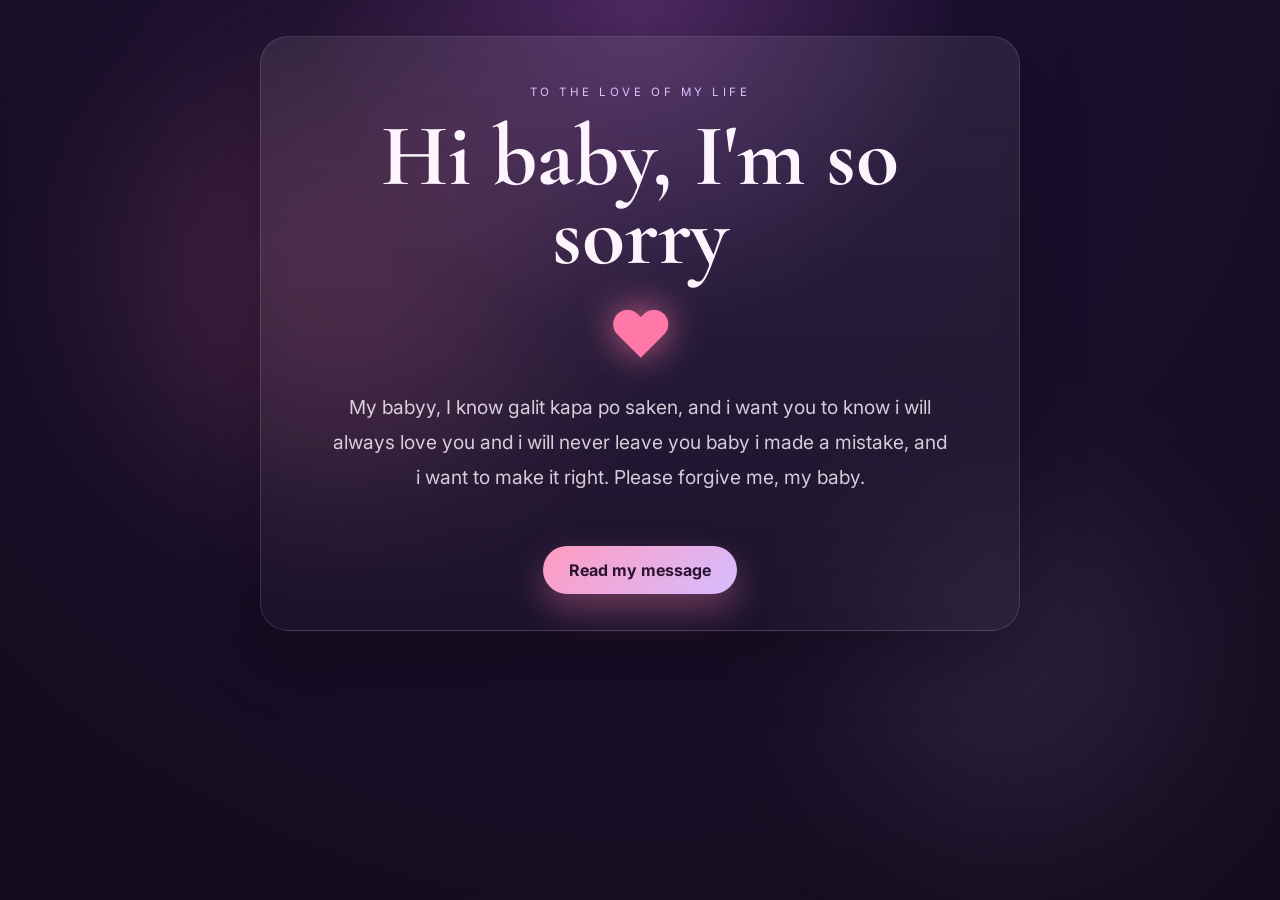
==== index.html @ 627a7861 "Publish apology website Co-authored-by: Copilot App <223556219+Copilot@users.noreply.github.com>" ====
<!DOCTYPE html>
<html lang="en">
  <head>
    <meta charset="UTF-8" />
    <meta name="viewport" content="width=device-width, initial-scale=1.0" />
    <title>For My Love</title>
    <link rel="preconnect" href="https://fonts.googleapis.com" />
    <link rel="preconnect" href="https://fonts.gstatic.com" crossorigin />
    <link href="https://fonts.googleapis.com/css2?family=Cormorant+Garamond:wght@400;500;600;700&family=Inter:wght@400;500;600;700&display=swap" rel="stylesheet" />
    <link rel="stylesheet" href="style.css" />
  </head>
  <body>
    <div class="background-glow glow-one"></div>
    <div class="background-glow glow-two"></div>

    <div class="floating-hearts" aria-hidden="true"></div>

    <main class="card">
      <div class="eyebrow">To the love of my life</div>
      <h1>Hi baby, I'm so sorry</h1>

      <div class="heart-wrap">
        <div class="heart">♥</div>
      </div>

      <p class="lead">
        My babyy, I know galit kapa po saken, and i want you to know i will always love you and i will never leave you baby
        i made a mistake, and i want to make it right. Please forgive me, my baby.
      </p>

      <a class="scroll-button" href="apology.html">Read my message</a>
    </main>

    <script src="script.js"></script>
  </body>
</html>
---- style.css ----
:root {
  --bg1: #1a0f2e;
  --bg2: #3d1c52;
  --rose: #ff7aa2;
  --pink: #f9d5e5;
  --lavender: #d8c3ff;
  --white: #fff7fb;
  --text: #fdf4fd;
  --muted: rgba(255, 244, 253, 0.82);
  --card: rgba(59, 31, 72, 0.72);
  --line: rgba(255, 255, 255, 0.13);
  --shadow: rgba(17, 7, 18, 0.35);
}

* {
  box-sizing: border-box;
}

html, body {
  margin: 0;
  min-height: 100%;
  font-family: "Inter", sans-serif;
  background: radial-gradient(circle at top, #4f2a63 0%, var(--bg1) 30%, #130d1d 100%);
  color: var(--text);
  scroll-behavior: smooth;
}

body {
  position: relative;
  min-height: 100vh;
  display: flex;
  flex-direction: column;
  align-items: center;
  padding: 36px 0;
  overflow-x: hidden;
  overflow-y: auto;
}

.background-glow {
  position: absolute;
  border-radius: 50%;
  filter: blur(90px);
  opacity: 0.55;
  pointer-events: none;
}

.glow-one {
  width: 26rem;
  height: 26rem;
  background: rgba(255, 122, 162, 0.32);
  top: 7%;
  left: 10%;
}

.glow-two {
  width: 20rem;
  height: 20rem;
  background: rgba(216, 195, 255, 0.2);
  bottom: 8%;
  right: 8%;
}

.card {
  position: relative;
  width: min(92vw, 760px);
  border-radius: 28px;
  padding: 48px 28px 36px;
  background: linear-gradient(180deg, rgba(255,255,255,0.08), rgba(255,255,255,0.02));
  border: 1px solid var(--line);
  box-shadow: 0 30px 60px var(--shadow);
  backdrop-filter: blur(10px);
  text-align: center;
  z-index: 1;
}

.message-page .card {
  animation: message-pop-in 3.2s cubic-bezier(0.2, 0.75, 0.3, 1) both;
}

@keyframes message-pop-in {
  from {
    opacity: 0;
    transform: translateY(56px) scale(0.95);
  }
  to {
    opacity: 1;
    transform: translateY(0) scale(1);
  }
}

.eyebrow {
  text-transform: uppercase;
  letter-spacing: 0.22rem;
  font-size: 0.72rem;
  color: var(--lavender);
  margin-bottom: 18px;
}

h1, h2 {
  font-family: "Cormorant Garamond", serif;
  margin: 0;
  font-weight: 700;
}

h1 {
  font-size: clamp(3rem, 7vw, 5.5rem);
  line-height: 0.9;
  margin-bottom: 20px;
}

h2 {
  font-size: clamp(2rem, 4vw, 3rem);
  margin-bottom: 14px;
}

.heart-wrap {
  margin: 10px auto 18px;
  display: grid;
  place-items: center;
}

.heart {
  font-size: clamp(2.4rem, 5vw, 4rem);
  color: #ff78a8;
  animation: pulse 1.8s ease-in-out infinite;
  filter: drop-shadow(0 0 18px rgba(255, 120, 168, 0.8));
}

.lead, .message p, .final-note p, .promise li {
  color: var(--muted);
  line-height: 1.8;
  font-size: 1.04rem;
}

.lead {
  max-width: 620px;
  margin: 0 auto 26px;
  font-size: clamp(1.03rem, 2vw, 1.2rem);
}

.message, .promise, .final-note {
  margin-top: 26px;
  padding: 22px 20px;
  border-radius: 20px;
  background: rgba(255,255,255,0.03);
  border: 1px solid rgba(255,255,255,0.08);
}

.promise ul {
  list-style: none;
  padding: 0;
  margin: 0;
  display: grid;
  gap: 10px;
}

.promise li {
  position: relative;
  padding-left: 24px;
  text-align: left;
}

.promise li::before {
  content: "♥";
  position: absolute;
  left: 0;
  top: 0;
  color: var(--rose);
}

button,
.scroll-button {
  display: inline-block;
  margin-top: 26px;
  border: none;
  border-radius: 999px;
  padding: 14px 26px;
  background: linear-gradient(135deg, #ff9bc0, #d7bcff);
  color: #2b1432;
  font-weight: 700;
  font-size: 1rem;
  cursor: pointer;
  box-shadow: 0 16px 35px rgba(255, 128, 176, 0.35);
  transition: transform 0.2s ease, box-shadow 0.2s ease;
  text-decoration: none;
}

button:hover,
.scroll-button:hover {
  transform: translateY(-2px);
  box-shadow: 0 20px 40px rgba(255, 128, 176, 0.44);
}

.secret-message {
  margin-top: 22px;
  min-height: 42px;
  font-size: 1.08rem;
  font-weight: 600;
  color: #ffe5f1;
  opacity: 0;
  transform: translateY(8px);
  transition: opacity 0.45s ease, transform 0.45s ease;
}

.secret-message.visible {
  opacity: 1;
  transform: translateY(0);
}

.floating-hearts {
  position: absolute;
  inset: 0;
  overflow: hidden;
  pointer-events: none;
}

.floating-hearts span {
  position: absolute;
  bottom: -60px;
  font-size: 1.5rem;
  color: rgba(255, 158, 194, 0.8);
  animation: drift 12s linear infinite;
}

@keyframes drift {
  0% {
    transform: translate3d(0, 0, 0) scale(0.8) rotate(0deg);
    opacity: 0;
  }
  10% {
    opacity: 1;
  }
  100% {
    transform: translate3d(var(--x), -118vh, 0) scale(1.3) rotate(20deg);
    opacity: 0;
  }
}

@keyframes pulse {
  0%, 100% { transform: scale(1); }
  50% { transform: scale(1.18); }
}

@media (max-width: 620px) {
  .card {
    padding: 36px 18px 26px;
  }

  .message, .promise, .final-note {
    padding: 18px 14px;
  }
}

@media (prefers-reduced-motion: reduce) {
  .message-page .card {
    animation: message-fade-in 2s ease-out both;
  }
}

@keyframes message-fade-in {
  from {
    opacity: 0;
  }
  to {
    opacity: 1;
  }
}
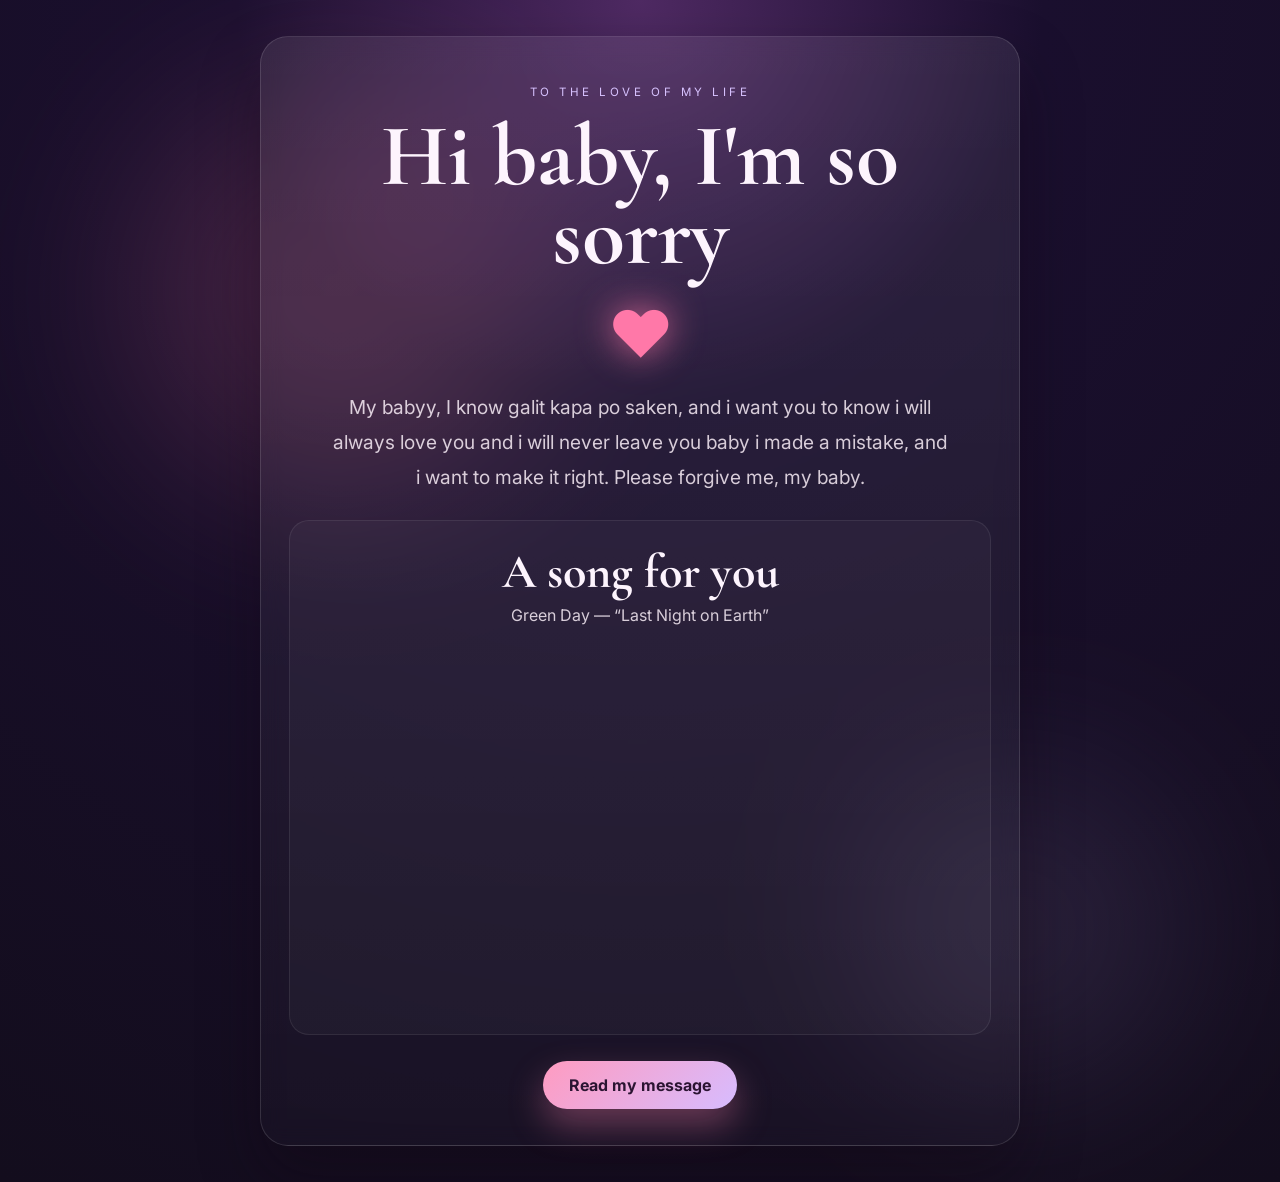
==== commit 690f20d7: "Add Green Day song player Co-authored-by: Copilot App <223556219+Copilot@users.noreply.github.com>" ====
--- a/index.html
+++ b/index.html
@@ -28,6 +28,20 @@
         i made a mistake, and i want to make it right. Please forgive me, my baby.
       </p>
 
+      <section class="music-card" aria-label="Song for you">
+        <h2>A song for you</h2>
+        <p>Green Day — “Last Night on Earth”</p>
+        <div class="music-video">
+          <iframe
+            src="https://www.youtube-nocookie.com/embed/7_vDnvX49IU"
+            title="Green Day - Last Night On Earth (Official Visualizer)"
+            allow="encrypted-media; picture-in-picture; web-share"
+            referrerpolicy="strict-origin-when-cross-origin"
+            allowfullscreen
+          ></iframe>
+        </div>
+      </section>
+
       <a class="scroll-button" href="apology.html">Read my message</a>
     </main>
 
--- a/style.css
+++ b/style.css
@@ -144,6 +144,39 @@
   border-radius: 20px;
   background: rgba(255,255,255,0.03);
   border: 1px solid rgba(255,255,255,0.08);
+}
+
+.music-card {
+  margin-top: 26px;
+  padding: 22px 20px;
+  border-radius: 20px;
+  background: rgba(255,255,255,0.03);
+  border: 1px solid rgba(255,255,255,0.08);
+}
+
+.music-card h2 {
+  margin-bottom: 4px;
+}
+
+.music-card p {
+  margin: 0 0 16px;
+  color: var(--muted);
+}
+
+.music-video {
+  position: relative;
+  width: 100%;
+  aspect-ratio: 16 / 9;
+  overflow: hidden;
+  border-radius: 14px;
+}
+
+.music-video iframe {
+  position: absolute;
+  inset: 0;
+  width: 100%;
+  height: 100%;
+  border: 0;
 }
 
 .promise ul {
@@ -246,7 +279,7 @@
     padding: 36px 18px 26px;
   }
 
-  .message, .promise, .final-note {
+  .message, .promise, .final-note, .music-card {
     padding: 18px 14px;
   }
 }
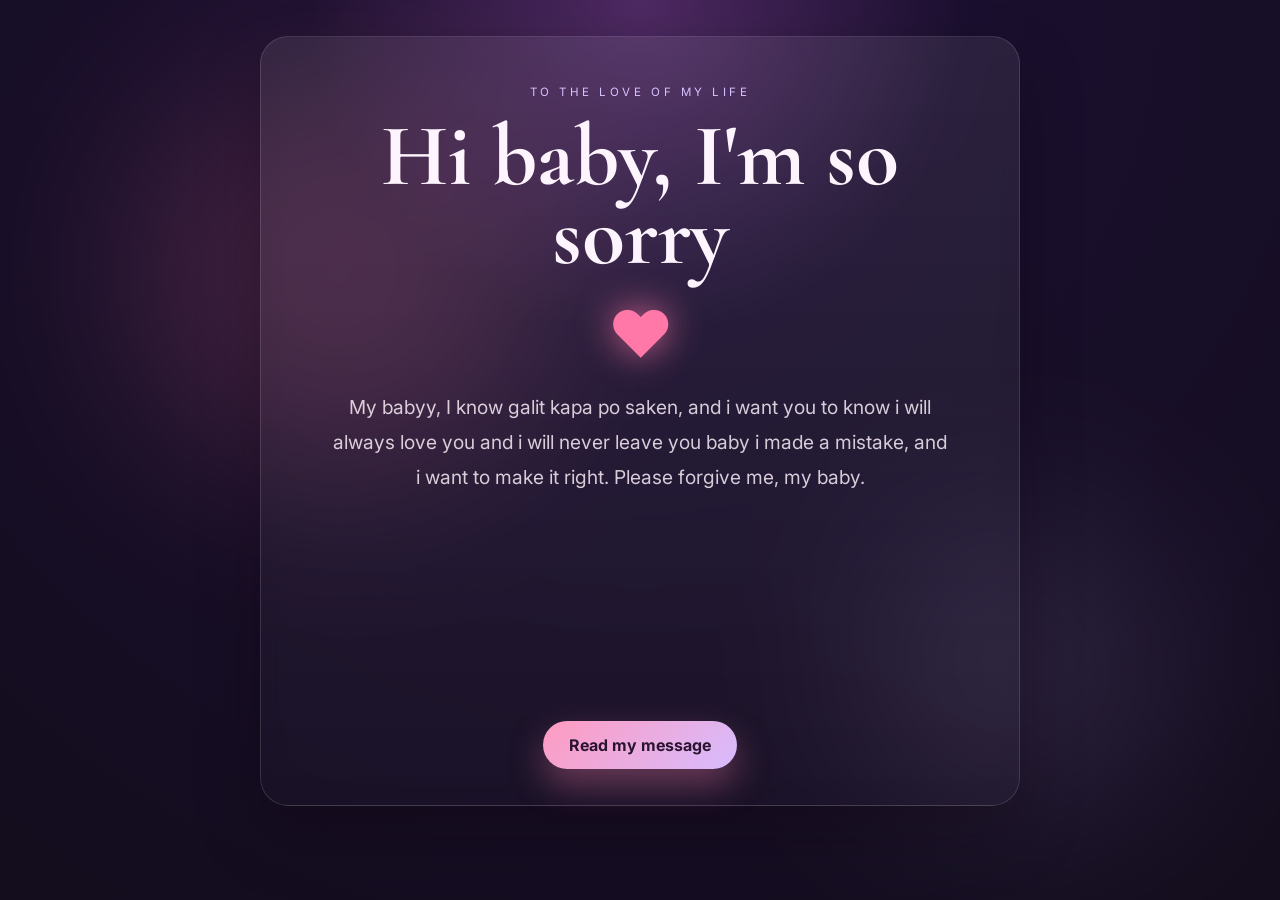
==== commit 09b84679: "Use audio-only music player Co-authored-by: Copilot App <223556219+Copilot@users.noreply.github.com>" ====
--- a/index.html
+++ b/index.html
@@ -28,18 +28,14 @@
         i made a mistake, and i want to make it right. Please forgive me, my baby.
       </p>
 
-      <section class="music-card" aria-label="Song for you">
-        <h2>A song for you</h2>
-        <p>Green Day — “Last Night on Earth”</p>
-        <div class="music-video">
-          <iframe
-            src="https://www.youtube-nocookie.com/embed/7_vDnvX49IU"
-            title="Green Day - Last Night On Earth (Official Visualizer)"
-            allow="encrypted-media; picture-in-picture; web-share"
-            referrerpolicy="strict-origin-when-cross-origin"
-            allowfullscreen
-          ></iframe>
-        </div>
+      <section class="music-card" aria-label="Background music player">
+        <iframe
+          class="music-player"
+          src="https://embed.music.apple.com/us/album/last-night-on-earth/315611219?i=315611375"
+          title="Play Last Night on Earth by Green Day"
+          allow="autoplay *; encrypted-media *; fullscreen *; clipboard-write"
+          loading="lazy"
+        ></iframe>
       </section>
 
       <a class="scroll-button" href="apology.html">Read my message</a>
--- a/style.css
+++ b/style.css
@@ -147,36 +147,16 @@
 }
 
 .music-card {
-  margin-top: 26px;
-  padding: 22px 20px;
-  border-radius: 20px;
-  background: rgba(255,255,255,0.03);
-  border: 1px solid rgba(255,255,255,0.08);
-}
-
-.music-card h2 {
-  margin-bottom: 4px;
-}
-
-.music-card p {
-  margin: 0 0 16px;
-  color: var(--muted);
-}
-
-.music-video {
-  position: relative;
+  width: min(100%, 400px);
+  margin: 26px auto 0;
+}
+
+.music-player {
+  display: block;
   width: 100%;
-  aspect-ratio: 16 / 9;
-  overflow: hidden;
+  height: 175px;
+  border: 0;
   border-radius: 14px;
-}
-
-.music-video iframe {
-  position: absolute;
-  inset: 0;
-  width: 100%;
-  height: 100%;
-  border: 0;
 }
 
 .promise ul {
@@ -279,7 +259,7 @@
     padding: 36px 18px 26px;
   }
 
-  .message, .promise, .final-note, .music-card {
+  .message, .promise, .final-note {
     padding: 18px 14px;
   }
 }
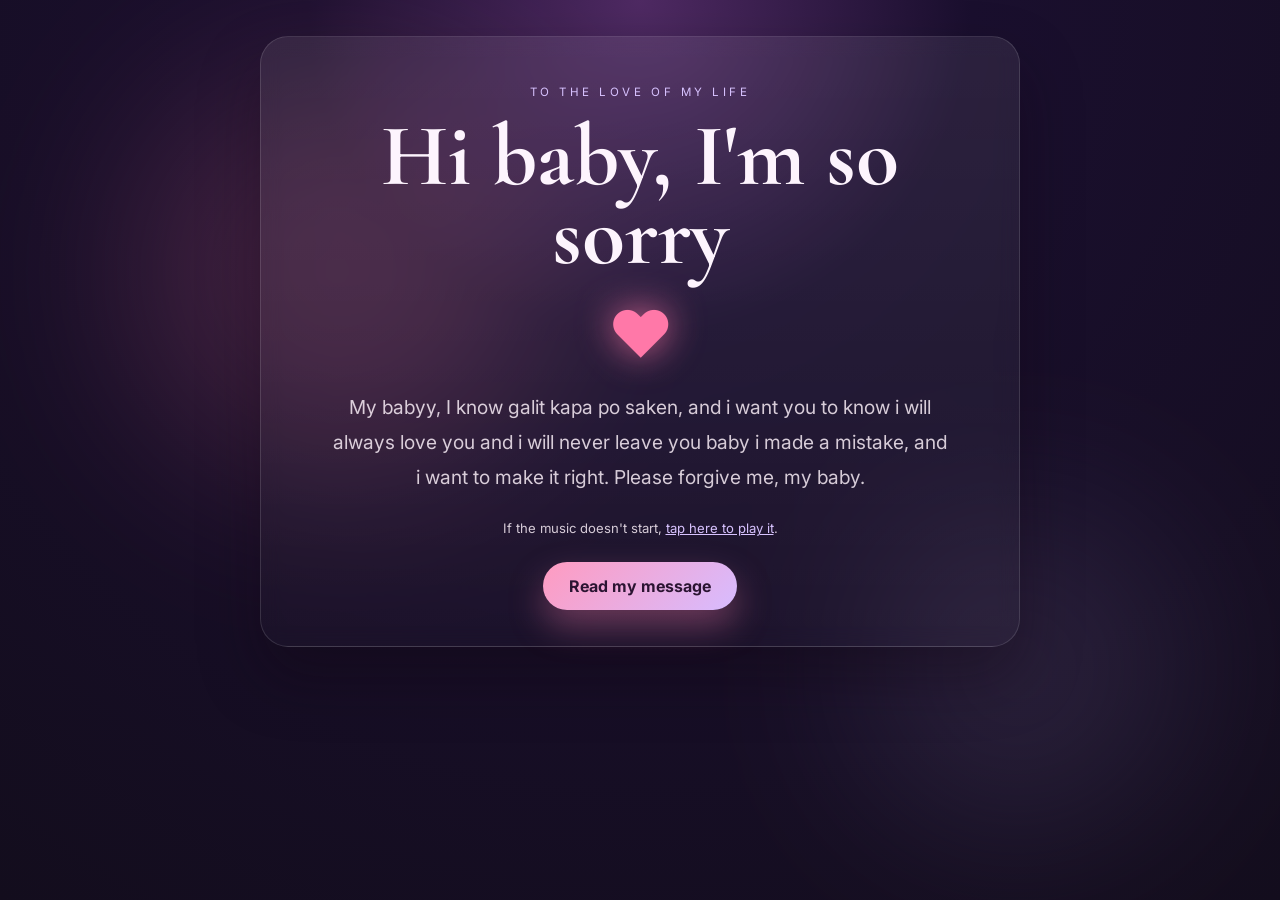
==== commit 3b8be413: "Hide music player and request autoplay Co-authored-by: Copilot App <223556219+Copilot@users.noreply." ====
--- a/index.html
+++ b/index.html
@@ -31,12 +31,16 @@
       <section class="music-card" aria-label="Background music player">
         <iframe
           class="music-player"
-          src="https://embed.music.apple.com/us/album/last-night-on-earth/315611219?i=315611375"
+          src="https://embed.music.apple.com/us/album/last-night-on-earth/315611219?i=315611375&autoplay=1"
           title="Play Last Night on Earth by Green Day"
           allow="autoplay *; encrypted-media *; fullscreen *; clipboard-write"
-          loading="lazy"
+          aria-hidden="true"
+          tabindex="-1"
         ></iframe>
       </section>
+      <p class="music-fallback">
+        If the music doesn't start, <a href="https://music.apple.com/us/album/last-night-on-earth/315611219?i=315611375" target="_blank" rel="noopener noreferrer">tap here to play it</a>.
+      </p>
 
       <a class="scroll-button" href="apology.html">Read my message</a>
     </main>
--- a/style.css
+++ b/style.css
@@ -153,10 +153,22 @@
 
 .music-player {
   display: block;
-  width: 100%;
-  height: 175px;
+  position: absolute;
+  width: 1px;
+  height: 1px;
+  opacity: 0;
+  pointer-events: none;
   border: 0;
-  border-radius: 14px;
+}
+
+.music-fallback {
+  margin: 8px auto 0;
+  color: var(--muted);
+  font-size: 0.82rem;
+}
+
+.music-fallback a {
+  color: var(--lavender);
 }
 
 .promise ul {
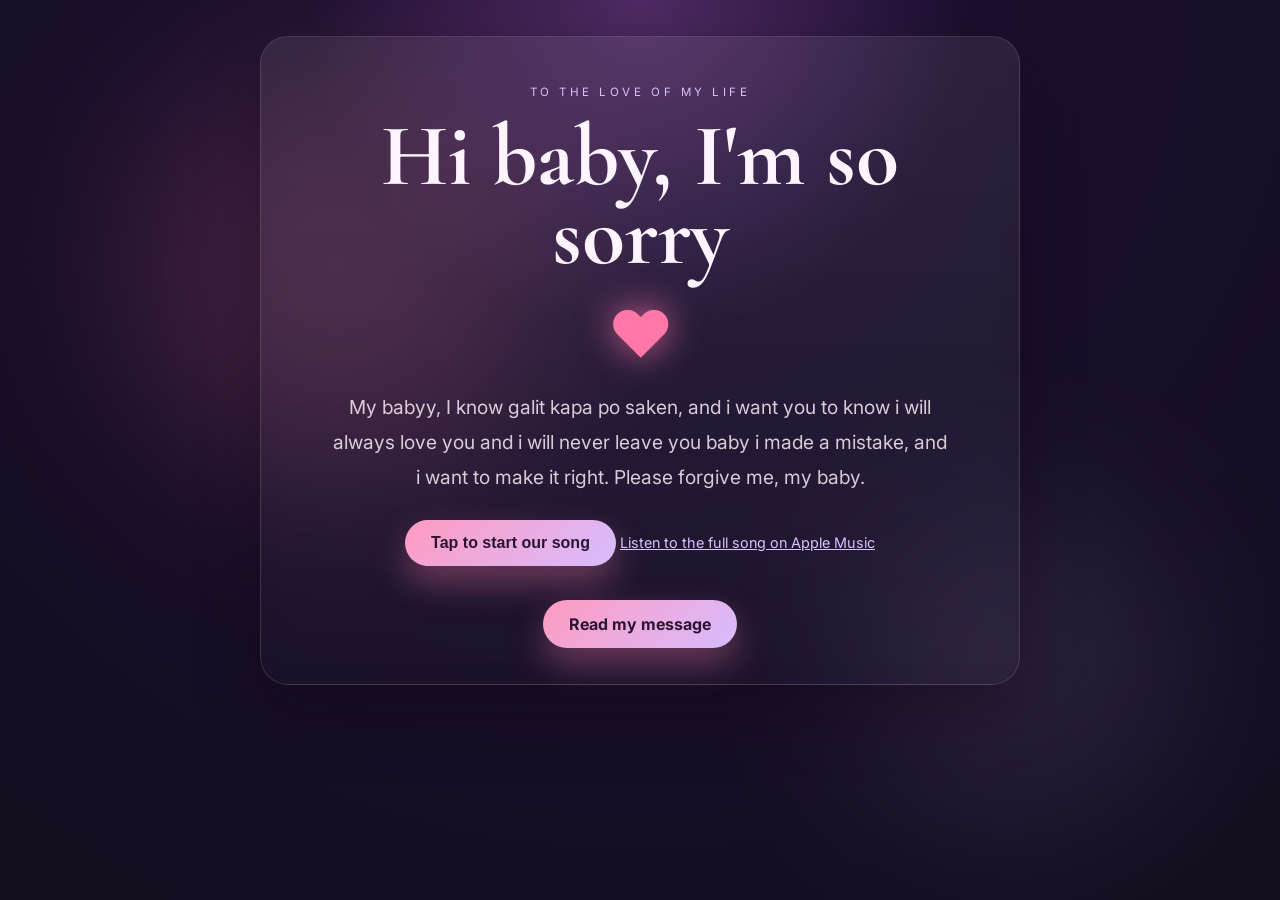
==== commit 6af5e33b: "Attempt background music autoplay Co-authored-by: Copilot App <223556219+Copilot@users.noreply.githu" ====
--- a/index.html
+++ b/index.html
@@ -7,7 +7,7 @@
     <link rel="preconnect" href="https://fonts.googleapis.com" />
     <link rel="preconnect" href="https://fonts.gstatic.com" crossorigin />
     <link href="https://fonts.googleapis.com/css2?family=Cormorant+Garamond:wght@400;500;600;700&family=Inter:wght@400;500;600;700&display=swap" rel="stylesheet" />
-    <link rel="stylesheet" href="style.css" />
+    <link rel="stylesheet" href="style.css?v=4" />
   </head>
   <body>
     <div class="background-glow glow-one"></div>
@@ -28,23 +28,17 @@
         i made a mistake, and i want to make it right. Please forgive me, my baby.
       </p>
 
-      <section class="music-card" aria-label="Background music player">
-        <iframe
-          class="music-player"
-          src="https://embed.music.apple.com/us/album/last-night-on-earth/315611219?i=315611375&autoplay=1"
-          title="Play Last Night on Earth by Green Day"
-          allow="autoplay *; encrypted-media *; fullscreen *; clipboard-write"
-          aria-hidden="true"
-          tabindex="-1"
-        ></iframe>
-      </section>
-      <p class="music-fallback">
-        If the music doesn't start, <a href="https://music.apple.com/us/album/last-night-on-earth/315611219?i=315611375" target="_blank" rel="noopener noreferrer">tap here to play it</a>.
+      <audio id="backgroundMusic" autoplay preload="auto" hidden>
+        <source src="https://audio-ssl.itunes.apple.com/itunes-assets/AudioPreview211/v4/2f/ed/10/2fed102e-9258-299f-083b-c2484504ee30/mzaf_14450259569239720830.plus.aac.p.m4a" type="audio/mp4" />
+      </audio>
+      <p id="musicFallback" class="music-fallback" hidden>
+        <button id="musicStart" class="music-start" type="button">Tap to start our song</button>
+        <a href="https://music.apple.com/us/album/last-night-on-earth/315611219?i=315611375" target="_blank" rel="noopener noreferrer">Listen to the full song on Apple Music</a>
       </p>
 
       <a class="scroll-button" href="apology.html">Read my message</a>
     </main>
 
-    <script src="script.js"></script>
+    <script src="script.js?v=4"></script>
   </body>
 </html>
--- a/style.css
+++ b/style.css
@@ -146,29 +146,22 @@
   border: 1px solid rgba(255,255,255,0.08);
 }
 
-.music-card {
-  width: min(100%, 400px);
-  margin: 26px auto 0;
-}
-
-.music-player {
-  display: block;
-  position: absolute;
-  width: 1px;
-  height: 1px;
-  opacity: 0;
-  pointer-events: none;
-  border: 0;
-}
-
 .music-fallback {
-  margin: 8px auto 0;
+  margin: 14px auto 0;
   color: var(--muted);
-  font-size: 0.82rem;
+  font-size: 0.9rem;
 }
 
 .music-fallback a {
   color: var(--lavender);
+}
+
+.music-fallback[hidden] {
+  display: none;
+}
+
+.music-start {
+  margin: 0 0 8px;
 }
 
 .promise ul {
